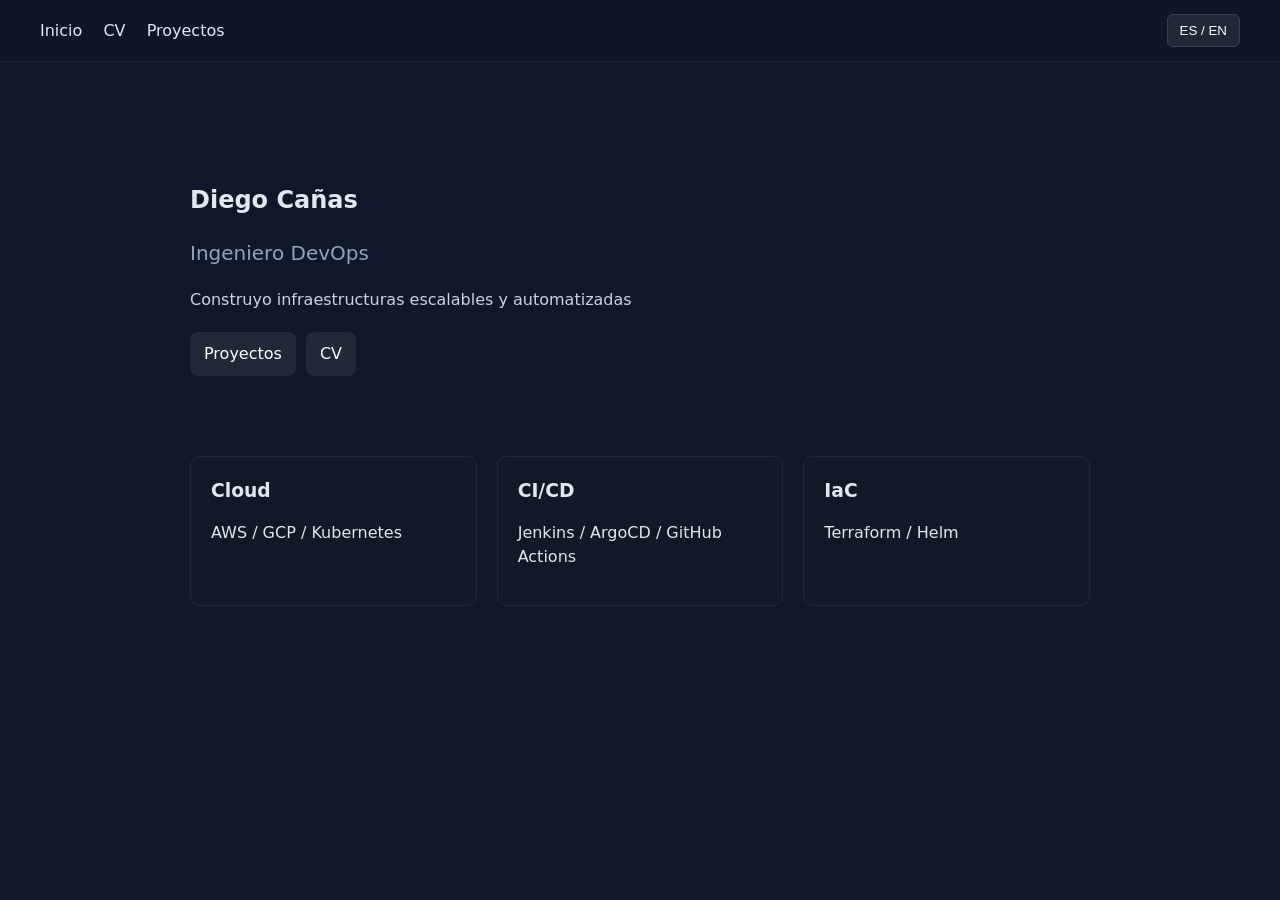
==== index.html @ 13161161 "v1: Cambio de web completa hasta un stage cómodo" ====
<!DOCTYPE html>
<html lang="es">

<head>
  <meta charset="UTF-8" />
  <meta name="viewport" content="width=device-width, initial-scale=1.0" />
  <title>Diego Cañas | DevOps Engineer</title>
  <link rel="stylesheet" href="assets/css/style.css" />
</head>

<body>

  <!-- NAVBAR -->
  <nav class="nav">
    <div class="nav-left">
      <a href="index.html">Inicio</a>
      <a href="cv.html">CV</a>
      <a href="projects.html">Proyectos</a>
    </div>

    <div class="nav-right">
      <button onclick="switchLang()" class="lang-btn">ES / EN</button>
    </div>
  </nav>

  <!-- HERO -->
  <div class="container">

    <section class="hero">

      <h1>Diego Cañas</h1>

      <p class="subtitle" data-i18n="role">
        DevOps Engineer
      </p>

      <p class="description" data-i18n="intro">
        Construyo infraestructuras escalables y automatizadas
      </p>

      <div class="cta">
        <a href="projects.html" data-i18n="projects">Ver Proyectos</a>
        <a href="cv.html" data-i18n="cv">Ver CV</a>
      </div>

    </section>

    <section class="grid">

      <div class="card">
        <h3>Cloud</h3>
        <p>AWS / GCP / Kubernetes</p>
      </div>

      <div class="card">
        <h3>CI/CD</h3>
        <p>Jenkins / ArgoCD / GitHub Actions</p>
      </div>

      <div class="card">
        <h3>IaC</h3>
        <p>Terraform / Helm</p>
      </div>

    </section>

  </div>

  <script src="assets/js/i18n.js"></script>
</body>

</html>
---- assets/css/style.css ----
body {
    margin: 0;
    font-family: system-ui, Arial;
    background: #0f172a;
    color: #e2e8f0;
    line-height: 1.5;
}

/* =========================
   NAVBAR
========================= */
.nav {
    position: sticky;
    top: 0;
    z-index: 1000;

    display: flex;
    justify-content: space-between;
    align-items: center;

    padding: 14px 40px;

    background: rgba(15, 23, 42, 0.75);
    backdrop-filter: blur(12px);

    border-bottom: 1px solid #1f2937;
}

.nav a {
    margin-right: 16px;
    text-decoration: none;
    color: #e2e8f0;
    font-weight: 500;
}

.nav a:hover {
    color: #60a5fa;
}

/* =========================
   LAYOUT
========================= */
.container {
    max-width: 900px;
    margin: auto;
    padding: 60px 20px;
}

/* =========================
   TYPOGRAPHY
========================= */
h1 {
    margin: 0 0 20px 0;
}

h3 {
    margin: 0 0 5px 0;
}

/* =========================
   HERO
========================= */
.hero {
    padding: 60px 0;
}

.subtitle {
    font-size: 20px;
    color: #94a3b8;
}

.description {
    margin-top: 10px;
    color: #cbd5e1;
}

/* CTA */
.cta {
    margin-top: 20px;
    display: flex;
    gap: 10px;
}

.cta a {
    padding: 10px 14px;
    background: #1f2937;
    border-radius: 8px;
    text-decoration: none;
    color: white;
}

.cta a:hover {
    background: #374151;
}

/* =========================
   GRID + CARDS
========================= */
.grid {
    display: grid;
    grid-template-columns: repeat(auto-fit, minmax(250px, 1fr));
    gap: 20px;
    margin-top: 20px;
}

.card {
    background: #111827;
    border: 1px solid #1f2937;
    padding: 20px;
    border-radius: 10px;
    transition: all 0.2s ease;
}

.card:hover {
    transform: translateY(-4px);
    border-color: #60a5fa;
}

.card a {
    color: #60a5fa;
}

/* =========================
   FILTERS
========================= */
.filters {
    margin: 20px 0;
    display: flex;
    gap: 10px;
}

.filters button {
    background: #1f2937;
    border: 1px solid #374151;
    color: white;
    padding: 6px 10px;
    cursor: pointer;
    border-radius: 6px;
}

.filters button:hover {
    background: #374151;
}

/* =========================
   TIMELINE BASE
========================= */
.timeline {
    margin-top: 20px;
    border-left: 2px solid #374151;
    padding-left: 20px;
}

.item {
    margin-bottom: 20px;
    position: relative;
}

.item::before {
    content: "";
    position: absolute;
    left: -11px;
    top: 5px;
    width: 10px;
    height: 10px;
    background: #60a5fa;
    border-radius: 50%;
}

.date {
    font-size: 12px;
    color: #9ca3af;
}

/* =========================
   CV CARDS (NUEVO SISTEMA)
========================= */
.cv-card {
    background: #111827;
    border: 1px solid #1f2937;
    border-radius: 12px;
    padding: 24px;
    margin-bottom: 20px;
}

.cv-header {
    display: flex;
    justify-content: space-between;
    align-items: baseline;
    margin-bottom: 10px;
}

.summary {
    color: #cbd5e1;
    font-size: 14px;
    margin-bottom: 16px;
}

/* GRID LIST (FUNCIONES) */
.grid-list {
    display: grid;
    grid-template-columns: 1fr 1fr;
    gap: 8px;
}

.grid-list div {
    background: #0f172a;
    padding: 8px;
    border-radius: 6px;
    font-size: 13px;
}

/* TAGS (STACK) */
.tags {
    display: flex;
    flex-wrap: wrap;
    gap: 6px;
    margin-top: 10px;
}

.tags span {
    background: #1e293b;
    padding: 4px 8px;
    font-size: 12px;
    border-radius: 999px;
    color: #93c5fd;
}

/* LINKS */
a {
    color: #60a5fa;
    text-decoration: none;
}

a:hover {
    text-decoration: underline;
}

/* LANG BUTTON */
.lang-btn {
    background: #1f2937;
    border: 1px solid #374151;
    color: white;
    padding: 8px 12px;
    cursor: pointer;
    border-radius: 6px;
}
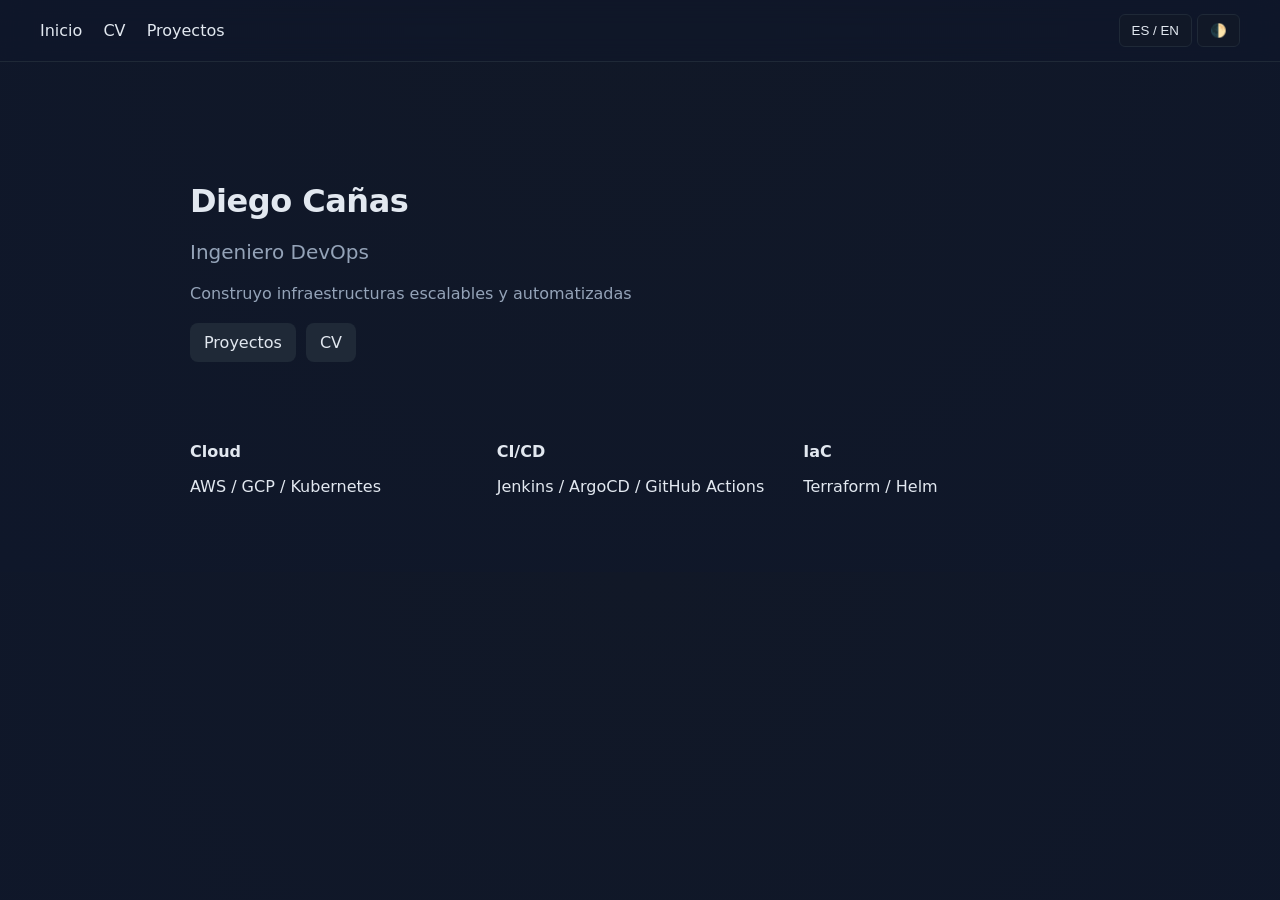
==== commit 09d9598c: "Added dark mode and visual changes to CV" ====
--- a/index.html
+++ b/index.html
@@ -20,6 +20,7 @@
 
     <div class="nav-right">
       <button onclick="switchLang()" class="lang-btn">ES / EN</button>
+      <button onclick="toggleTheme()" class="lang-btn">🌓</button>
     </div>
   </nav>
 
@@ -67,6 +68,7 @@
   </div>
 
   <script src="assets/js/i18n.js"></script>
+  <script src="assets/js/theme.js"></script>
 </body>
 
 </html>
--- a/assets/css/style.css
+++ b/assets/css/style.css
@@ -1,9 +1,42 @@
+/* =========================
+   THEME VARIABLES (DARK DEFAULT)
+========================= */
+:root {
+    --bg: #0f172a;
+    --card: #111827;
+    --text: #e2e8f0;
+    --muted: #94a3b8;
+    --border: #1f2937;
+    --accent: #60a5fa;
+
+    --tag-bg: #1e293b;
+    --tag-text: #93c5fd;
+}
+
+/* LIGHT MODE */
+[data-theme="light"] {
+    --bg: #f8fafc;
+    --card: #ffffff;
+    --text: #0f172a;
+    --muted: #475569;
+    --border: #e2e8f0;
+    --accent: #2563eb;
+
+    --tag-bg: #e2e8f0;
+    --tag-text: #1e3a8a;
+}
+
+/* =========================
+   BASE
+========================= */
 body {
     margin: 0;
     font-family: system-ui, Arial;
-    background: #0f172a;
-    color: #e2e8f0;
-    line-height: 1.5;
+    color: var(--text);
+
+    background: radial-gradient(circle at top,
+            var(--card),
+            var(--bg));
 }
 
 /* =========================
@@ -23,18 +56,18 @@
     background: rgba(15, 23, 42, 0.75);
     backdrop-filter: blur(12px);
 
-    border-bottom: 1px solid #1f2937;
+    border-bottom: 1px solid var(--border);
 }
 
 .nav a {
     margin-right: 16px;
     text-decoration: none;
-    color: #e2e8f0;
+    color: var(--text);
     font-weight: 500;
 }
 
 .nav a:hover {
-    color: #60a5fa;
+    color: var(--accent);
 }
 
 /* =========================
@@ -51,10 +84,25 @@
 ========================= */
 h1 {
     margin: 0 0 20px 0;
+    font-size: 32px;
+    letter-spacing: -0.5px;
+}
+
+h2 {
+    font-size: 20px;
+    color: var(--text);
 }
 
 h3 {
+    font-size: 16px;
     margin: 0 0 5px 0;
+}
+
+.summary {
+    color: var(--muted);
+    font-size: 14px;
+    margin-bottom: 16px;
+    line-height: 1.5;
 }
 
 /* =========================
@@ -66,15 +114,14 @@
 
 .subtitle {
     font-size: 20px;
-    color: #94a3b8;
+    color: var(--muted);
 }
 
 .description {
     margin-top: 10px;
-    color: #cbd5e1;
-}
-
-/* CTA */
+    color: var(--muted);
+}
+
 .cta {
     margin-top: 20px;
     display: flex;
@@ -83,10 +130,10 @@
 
 .cta a {
     padding: 10px 14px;
-    background: #1f2937;
+    background: var(--border);
     border-radius: 8px;
     text-decoration: none;
-    color: white;
+    color: var(--text);
 }
 
 .cta a:hover {
@@ -103,21 +150,21 @@
     margin-top: 20px;
 }
 
-.card {
-    background: #111827;
-    border: 1px solid #1f2937;
-    padding: 20px;
-    border-radius: 10px;
+.cv-card {
+    background: var(--card);
+    border: 1px solid var(--border);
+    border-radius: 12px;
+    padding: 24px;
+    margin-bottom: 20px;
+
+    box-shadow: 0 8px 30px rgba(0, 0, 0, 0.25);
+
     transition: all 0.2s ease;
 }
 
-.card:hover {
-    transform: translateY(-4px);
-    border-color: #60a5fa;
-}
-
-.card a {
-    color: #60a5fa;
+.cv-card:hover {
+    transform: translateY(-2px);
+    border-color: #334155;
 }
 
 /* =========================
@@ -130,9 +177,9 @@
 }
 
 .filters button {
-    background: #1f2937;
-    border: 1px solid #374151;
-    color: white;
+    background: var(--border);
+    border: 1px solid var(--border);
+    color: var(--text);
     padding: 6px 10px;
     cursor: pointer;
     border-radius: 6px;
@@ -143,60 +190,52 @@
 }
 
 /* =========================
-   TIMELINE BASE
+   TIMELINE
 ========================= */
 .timeline {
+    position: relative;
     margin-top: 20px;
-    border-left: 2px solid #374151;
     padding-left: 20px;
+    border-left: 2px solid var(--border);
 }
 
 .item {
-    margin-bottom: 20px;
     position: relative;
+    padding-left: 22px;
+    margin-bottom: 30px;
+    transition: all 0.2s ease;
+}
+
+.item:hover {
+    transform: translateX(3px);
 }
 
 .item::before {
     content: "";
     position: absolute;
-    left: -11px;
-    top: 5px;
-    width: 10px;
-    height: 10px;
-    background: #60a5fa;
+
+    left: -5px;
+    top: 9px;
+
+    width: 6px;
+    height: 6px;
+
+    background: var(--accent);
     border-radius: 50%;
+    border: 2px solid var(--bg);
+
+    box-shadow: 0 0 0 4px rgba(96, 165, 250, 0.1);
 }
 
 .date {
     font-size: 12px;
-    color: #9ca3af;
-}
-
-/* =========================
-   CV CARDS (NUEVO SISTEMA)
-========================= */
-.cv-card {
-    background: #111827;
-    border: 1px solid #1f2937;
-    border-radius: 12px;
-    padding: 24px;
-    margin-bottom: 20px;
-}
-
-.cv-header {
-    display: flex;
-    justify-content: space-between;
-    align-items: baseline;
-    margin-bottom: 10px;
-}
-
-.summary {
-    color: #cbd5e1;
-    font-size: 14px;
-    margin-bottom: 16px;
-}
-
-/* GRID LIST (FUNCIONES) */
+    color: var(--muted);
+    white-space: nowrap;
+}
+
+/* =========================
+   GRID LIST (FUNCIONES)
+========================= */
 .grid-list {
     display: grid;
     grid-template-columns: 1fr 1fr;
@@ -204,44 +243,122 @@
 }
 
 .grid-list div {
-    background: #0f172a;
+    background: var(--bg);
     padding: 8px;
     border-radius: 6px;
     font-size: 13px;
 }
 
-/* TAGS (STACK) */
+/* =========================
+   STACK GRID (CV TECH STACK)
+========================= */
+.stack-grid {
+    display: grid;
+    grid-template-columns: repeat(4, 1fr);
+    gap: 16px;
+    margin-top: 12px;
+}
+
+@media (max-width: 900px) {
+    .stack-grid {
+        grid-template-columns: repeat(2, 1fr);
+    }
+}
+
+@media (max-width: 600px) {
+    .stack-grid {
+        grid-template-columns: 1fr;
+    }
+}
+
+.stack-column {
+    background: var(--bg);
+    border: 1px solid var(--border);
+    padding: 14px;
+    border-radius: 10px;
+
+    transition: all 0.2s ease;
+}
+
+.stack-column:hover {
+    border-color: var(--accent);
+    transform: translateY(-2px);
+}
+
+.stack-column h4 {
+    margin: 0 0 10px 0;
+    color: var(--muted);
+    font-size: 13px;
+}
+
+/* =========================
+   TAGS
+========================= */
 .tags {
     display: flex;
     flex-wrap: wrap;
     gap: 6px;
-    margin-top: 10px;
 }
 
 .tags span {
-    background: #1e293b;
+    background: var(--tag-bg);
+    color: var(--tag-text);
+
     padding: 4px 8px;
     font-size: 12px;
     border-radius: 999px;
-    color: #93c5fd;
-}
-
-/* LINKS */
-a {
-    color: #60a5fa;
-    text-decoration: none;
-}
-
-a:hover {
-    text-decoration: underline;
-}
-
-/* LANG BUTTON */
+
+    border: 1px solid var(--border);
+    transition: all 0.15s ease;
+}
+
+.tags span:hover {
+    background: #25314a;
+    transform: translateY(-1px);
+}
+
+/* =========================
+   BUTTONS
+========================= */
 .lang-btn {
-    background: #1f2937;
-    border: 1px solid #374151;
-    color: white;
+    background: var(--card);
+    border: 1px solid var(--border);
+    color: var(--text);
     padding: 8px 12px;
     cursor: pointer;
     border-radius: 6px;
+    transition: all 0.2s ease;
+}
+
+.lang-btn:hover {
+    border-color: var(--accent);
+    transform: translateY(-1px);
+}
+
+/* =========================
+   LINKS
+========================= */
+a {
+    color: var(--accent);
+    text-decoration: none;
+}
+
+a:hover {
+    text-decoration: underline;
+}
+
+/* =========================
+   BADGE CURRENT
+========================= */
+.badge-current {
+    margin-left: 10px;
+    font-size: 11px;
+
+    padding: 3px 8px;
+    border-radius: 999px;
+
+    background: rgba(96, 165, 250, 0.15);
+    color: var(--accent);
+
+    border: 1px solid rgba(96, 165, 250, 0.3);
 }
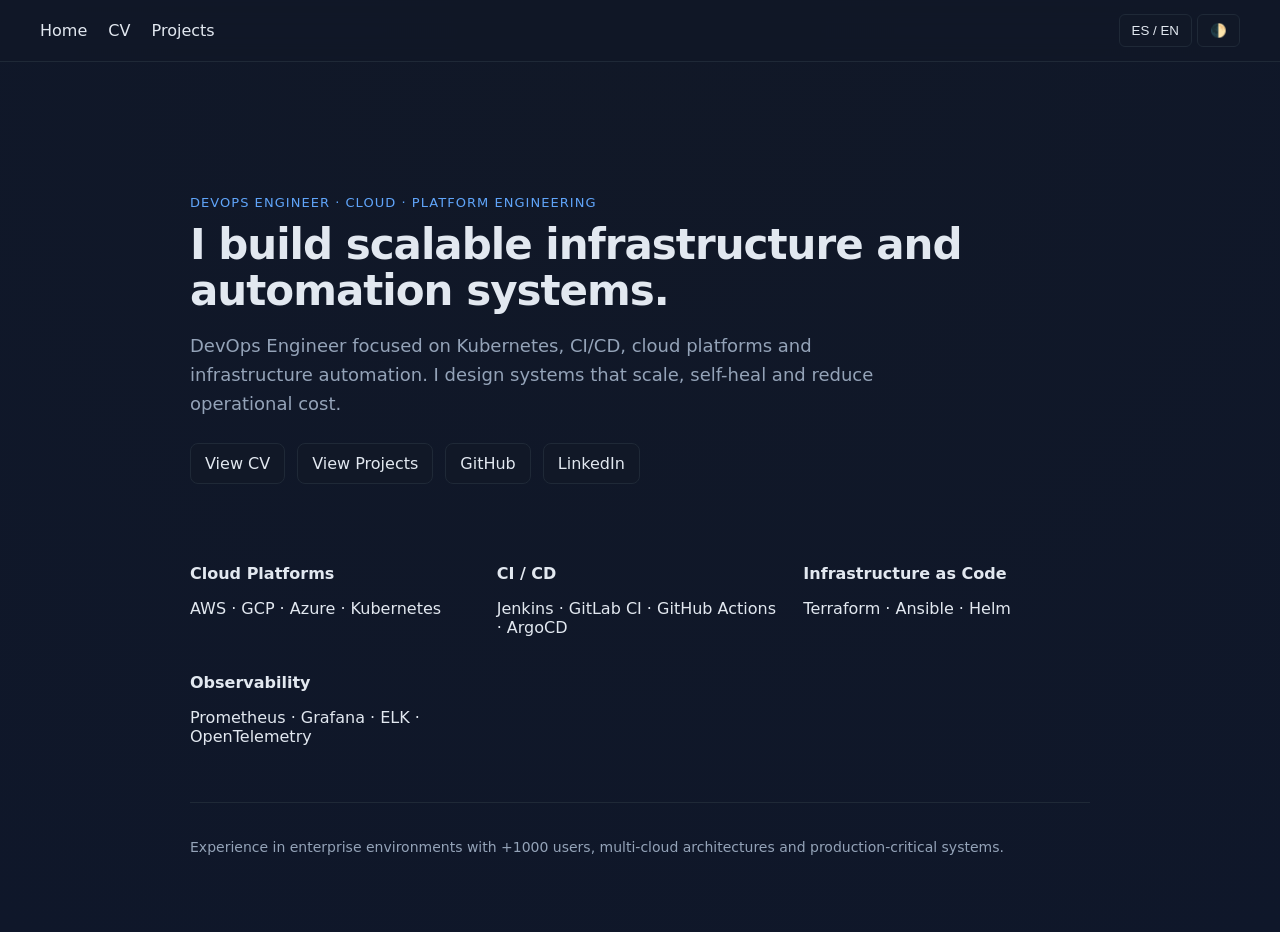
==== commit f510c53c: "Añadios los articulos ejemplo. Previo a correccion con el toggle de idiomas" ====
--- a/index.html
+++ b/index.html
@@ -10,12 +10,12 @@
 
 <body>
 
-  <!-- NAVBAR -->
+  <!-- NAV -->
   <nav class="nav">
     <div class="nav-left">
-      <a href="index.html">Inicio</a>
+      <a href="index.html">Home</a>
       <a href="cv.html">CV</a>
-      <a href="projects.html">Proyectos</a>
+      <a href="projects.html">Projects</a>
     </div>
 
     <div class="nav-right">
@@ -29,39 +29,58 @@
 
     <section class="hero">
 
-      <h1>Diego Cañas</h1>
+      <p class="kicker">DevOps Engineer · Cloud · Platform Engineering</p>
 
-      <p class="subtitle" data-i18n="role">
-        DevOps Engineer
-      </p>
+      <h1 class="headline">
+        I build scalable infrastructure and automation systems.
+      </h1>
 
-      <p class="description" data-i18n="intro">
-        Construyo infraestructuras escalables y automatizadas
+      <p class="subheadline">
+        DevOps Engineer focused on Kubernetes, CI/CD, cloud platforms and infrastructure automation.
+        I design systems that scale, self-heal and reduce operational cost.
       </p>
 
       <div class="cta">
-        <a href="projects.html" data-i18n="projects">Ver Proyectos</a>
-        <a href="cv.html" data-i18n="cv">Ver CV</a>
+        <a href="cv.html">View CV</a>
+        <a href="projects.html">View Projects</a>
+        <a href="https://github.com/" target="_blank">GitHub</a>
+        <a href="https://linkedin.com/" target="_blank">LinkedIn</a>
       </div>
 
     </section>
 
+    <!-- VALUE BLOCKS -->
     <section class="grid">
 
       <div class="card">
-        <h3>Cloud</h3>
-        <p>AWS / GCP / Kubernetes</p>
+        <h3>Cloud Platforms</h3>
+        <p>AWS · GCP · Azure · Kubernetes</p>
       </div>
 
       <div class="card">
-        <h3>CI/CD</h3>
-        <p>Jenkins / ArgoCD / GitHub Actions</p>
+        <h3>CI / CD</h3>
+        <p>Jenkins · GitLab CI · GitHub Actions · ArgoCD</p>
       </div>
 
       <div class="card">
-        <h3>IaC</h3>
-        <p>Terraform / Helm</p>
+        <h3>Infrastructure as Code</h3>
+        <p>Terraform · Ansible · Helm</p>
       </div>
+
+      <div class="card">
+        <h3>Observability</h3>
+        <p>Prometheus · Grafana · ELK · OpenTelemetry</p>
+      </div>
+
+    </section>
+
+    <!-- SMALL TRUST SECTION -->
+    <section class="mini-section">
+
+      <p class="muted">
+        Experience in enterprise environments with +1000 users, multi-cloud architectures and production-critical
+        systems.
+      </p>
 
     </section>
 
@@ -69,6 +88,7 @@
 
   <script src="assets/js/i18n.js"></script>
   <script src="assets/js/theme.js"></script>
+
 </body>
 
 </html>
--- a/assets/css/style.css
+++ b/assets/css/style.css
@@ -53,9 +53,8 @@
 
     padding: 14px 40px;
 
-    background: rgba(15, 23, 42, 0.75);
+    background: color-mix(in srgb, var(--card) 85%, transparent);
     backdrop-filter: blur(12px);
-
     border-bottom: 1px solid var(--border);
 }
 
@@ -123,21 +122,23 @@
 }
 
 .cta {
-    margin-top: 20px;
+    margin-top: 24px;
     display: flex;
-    gap: 10px;
+    gap: 12px;
+    flex-wrap: wrap;
 }
 
 .cta a {
     padding: 10px 14px;
-    background: var(--border);
     border-radius: 8px;
-    text-decoration: none;
+    background: var(--card);
+    border: 1px solid var(--border);
     color: var(--text);
 }
 
 .cta a:hover {
-    background: #374151;
+    border-color: var(--accent);
+    transform: translateY(-1px);
 }
 
 /* =========================
@@ -361,4 +362,257 @@
     color: var(--accent);
 
     border: 1px solid rgba(96, 165, 250, 0.3);
+}
+
+.kicker {
+    color: var(--accent);
+    font-size: 13px;
+    letter-spacing: 0.08em;
+    text-transform: uppercase;
+    margin-bottom: 12px;
+}
+
+.headline {
+    font-size: 42px;
+    line-height: 1.1;
+    margin: 0 0 16px 0;
+    letter-spacing: -1px;
+}
+
+.subheadline {
+    font-size: 18px;
+    color: var(--muted);
+    max-width: 700px;
+    line-height: 1.6;
+}
+
+.mini-section {
+    margin-top: 40px;
+    padding-top: 20px;
+    border-top: 1px solid var(--border);
+}
+
+.muted {
+    color: var(--muted);
+    font-size: 14px;
+    line-height: 1.5;
+}
+
+.article-grid {
+    display: grid;
+    grid-template-columns: 1fr;
+    gap: 20px;
+    margin-top: 20px;
+}
+
+.article {
+    padding: 20px;
+    border-radius: 12px;
+
+    background: var(--card);
+    border: 1px solid var(--border);
+
+    transition: all 0.2s ease;
+}
+
+.article:hover {
+    transform: translateY(-2px);
+    border-color: var(--accent);
+}
+
+.meta {
+    font-size: 12px;
+    color: var(--muted);
+    margin-bottom: 10px;
+}
+
+.excerpt {
+    color: var(--muted);
+    font-size: 14px;
+    line-height: 1.6;
+}
+
+.read-more {
+    display: inline-block;
+    margin-top: 10px;
+
+    color: var(--accent);
+    font-size: 14px;
+}
+
+.read-more:hover {
+    text-decoration: underline;
+}
+
+.article-full {
+    max-width: 800px;
+    margin: auto;
+}
+
+.article-full h1 {
+    font-size: 34px;
+    margin-bottom: 10px;
+}
+
+.article-full h2 {
+    margin-top: 24px;
+    font-size: 20px;
+}
+
+.article-full p,
+.article-full li {
+    color: var(--muted);
+    line-height: 1.7;
+}
+
+.article-full ul {
+    padding-left: 18px;
+}
+
+.doc-layout {
+    display: flex;
+    min-height: 100vh;
+}
+
+.sidebar {
+    width: 260px;
+    padding: 20px;
+
+    background: var(--card);
+    border-right: 1px solid var(--border);
+
+    position: sticky;
+    top: 0;
+    height: 100vh;
+}
+
+.sidebar-title {
+    font-weight: bold;
+    margin-bottom: 20px;
+    color: var(--text);
+}
+
+.sidebar a {
+    display: block;
+    margin: 8px 0;
+    font-size: 14px;
+    color: var(--muted);
+}
+
+.sidebar a:hover {
+    color: var(--accent);
+}
+
+.doc-content {
+    flex: 1;
+    padding: 40px;
+}
+
+.toc {
+    margin: 20px 0;
+    padding: 12px;
+
+    border: 1px solid var(--border);
+    border-radius: 10px;
+
+    background: var(--card);
+}
+
+.toc a {
+    display: block;
+    font-size: 13px;
+    margin: 6px 0;
+    color: var(--muted);
+}
+
+.toc a:hover {
+    color: var(--accent);
+}
+
+@media (max-width: 900px) {
+    .doc-layout {
+        flex-direction: column;
+    }
+
+    .sidebar {
+        width: 100%;
+        height: auto;
+        position: relative;
+    }
+
+    .doc-content {
+        padding: 20px;
+    }
+}
+
+/* =========================
+   SIDEBAR COLLAPSE SYSTEM
+========================= */
+
+.doc-layout {
+    display: flex;
+    min-height: 100vh;
+}
+
+/* estado normal */
+.sidebar {
+    width: 260px;
+    transition: all 0.25s ease;
+}
+
+/* estado oculto */
+.sidebar.hidden {
+    width: 0;
+    padding: 0;
+    overflow: hidden;
+    border: none;
+}
+
+/* contenido se adapta */
+.doc-content {
+    flex: 1;
+    transition: all 0.25s ease;
+}
+
+.sidebar-header {
+    display: flex;
+    justify-content: space-between;
+    align-items: center;
+
+    margin-bottom: 20px;
+}
+
+.sidebar-toggle-inline {
+    background: transparent;
+    border: 1px solid var(--border);
+    color: var(--text);
+
+    padding: 4px 8px;
+    border-radius: 6px;
+
+    cursor: pointer;
+}
+
+.sidebar-toggle-inline:hover {
+    border-color: var(--accent);
+}
+
+.sidebar-toggle {
+    position: fixed;
+    top: 14px;
+    left: 14px;
+    z-index: 2000;
+
+    background: var(--card);
+    border: 1px solid var(--border);
+    color: var(--text);
+
+    padding: 6px 10px;
+    border-radius: 8px;
+
+    cursor: pointer;
+}
+
+.sidebar-toggle:hover {
+    border-color: var(--accent);
 }
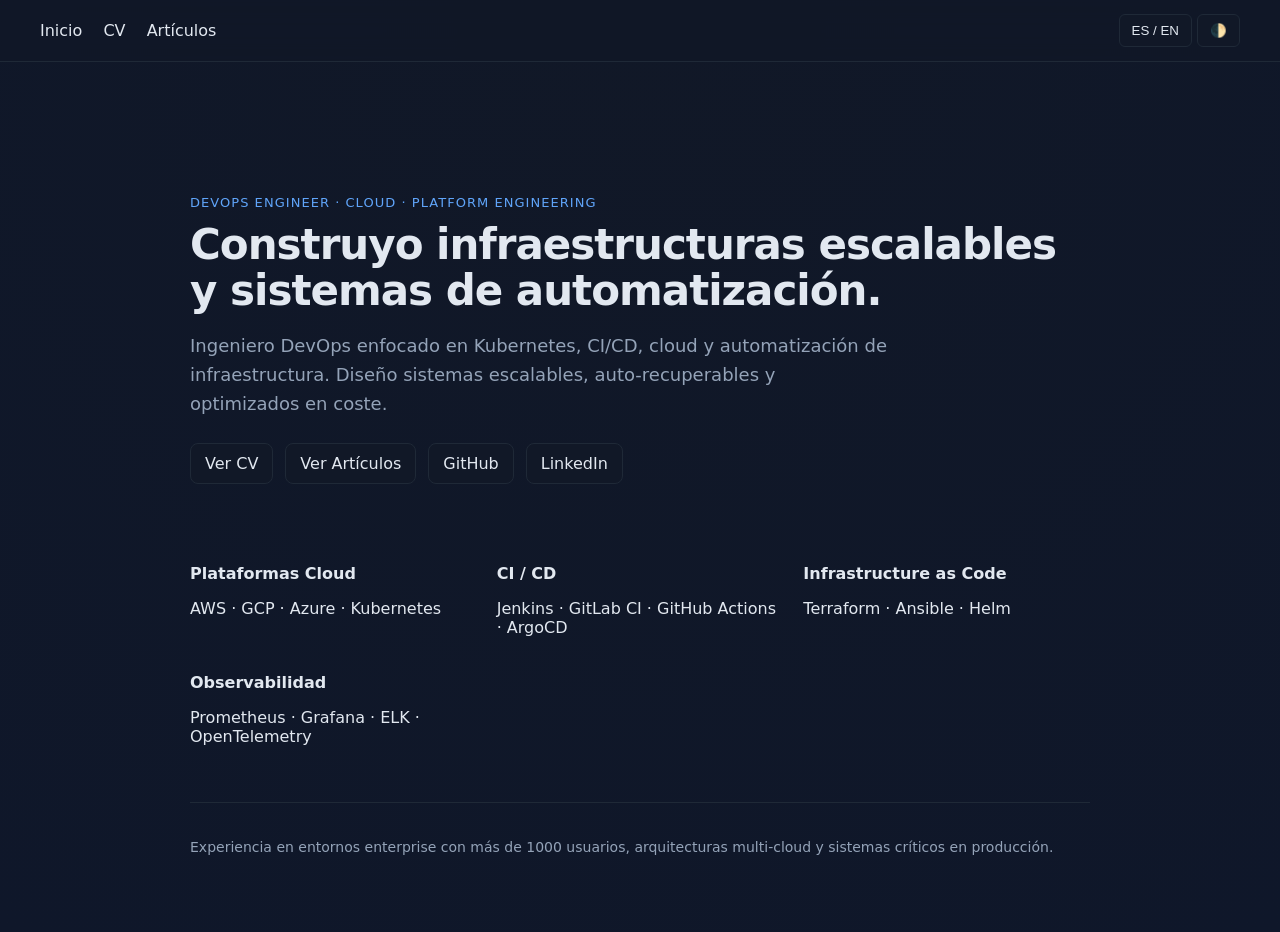
==== commit ddc1e6db: "Corregido el toggle del idioma tanto en home como en resume" ====
--- a/index.html
+++ b/index.html
@@ -13,9 +13,9 @@
   <!-- NAV -->
   <nav class="nav">
     <div class="nav-left">
-      <a href="index.html">Home</a>
-      <a href="cv.html">CV</a>
-      <a href="projects.html">Projects</a>
+      <a href="index.html" data-i18n="home">Inicio</a>
+      <a href="cv.html" data-i18n="cv">CV</a>
+      <a href="projects.html" data-i18n="projects">Artículos</a>
     </div>
 
     <div class="nav-right">
@@ -24,25 +24,27 @@
     </div>
   </nav>
 
-  <!-- HERO -->
   <div class="container">
 
+    <!-- HERO -->
     <section class="hero">
 
-      <p class="kicker">DevOps Engineer · Cloud · Platform Engineering</p>
+      <p class="kicker" data-i18n="kicker">
+        DevOps Engineer · Cloud · Platform Engineering
+      </p>
 
-      <h1 class="headline">
-        I build scalable infrastructure and automation systems.
+      <h1 class="headline" data-i18n="headline">
+        Construyo infraestructuras escalables y sistemas de automatización.
       </h1>
 
-      <p class="subheadline">
-        DevOps Engineer focused on Kubernetes, CI/CD, cloud platforms and infrastructure automation.
-        I design systems that scale, self-heal and reduce operational cost.
+      <p class="subheadline" data-i18n="subheadline">
+        Ingeniero DevOps enfocado en Kubernetes, CI/CD, cloud y automatización de infraestructura.
+        Diseño sistemas escalables, auto-recuperables y optimizados en coste.
       </p>
 
       <div class="cta">
-        <a href="cv.html">View CV</a>
-        <a href="projects.html">View Projects</a>
+        <a href="cv.html" data-i18n="view_cv">Ver CV</a>
+        <a href="projects.html" data-i18n="view_projects">Ver Proyectos</a>
         <a href="https://github.com/" target="_blank">GitHub</a>
         <a href="https://linkedin.com/" target="_blank">LinkedIn</a>
       </div>
@@ -53,33 +55,33 @@
     <section class="grid">
 
       <div class="card">
-        <h3>Cloud Platforms</h3>
+        <h3 data-i18n="cloud_title">Plataformas Cloud</h3>
         <p>AWS · GCP · Azure · Kubernetes</p>
       </div>
 
       <div class="card">
-        <h3>CI / CD</h3>
+        <h3 data-i18n="cicd_title">CI / CD</h3>
         <p>Jenkins · GitLab CI · GitHub Actions · ArgoCD</p>
       </div>
 
       <div class="card">
-        <h3>Infrastructure as Code</h3>
+        <h3 data-i18n="iac_title">Infrastructure as Code</h3>
         <p>Terraform · Ansible · Helm</p>
       </div>
 
       <div class="card">
-        <h3>Observability</h3>
+        <h3 data-i18n="obs_title">Observabilidad</h3>
         <p>Prometheus · Grafana · ELK · OpenTelemetry</p>
       </div>
 
     </section>
 
-    <!-- SMALL TRUST SECTION -->
+    <!-- TRUST -->
     <section class="mini-section">
 
-      <p class="muted">
-        Experience in enterprise environments with +1000 users, multi-cloud architectures and production-critical
-        systems.
+      <p class="muted" data-i18n="trust_text">
+        Experiencia en entornos enterprise con más de 1000 usuarios, arquitecturas multi-cloud y sistemas críticos en
+        producción.
       </p>
 
     </section>
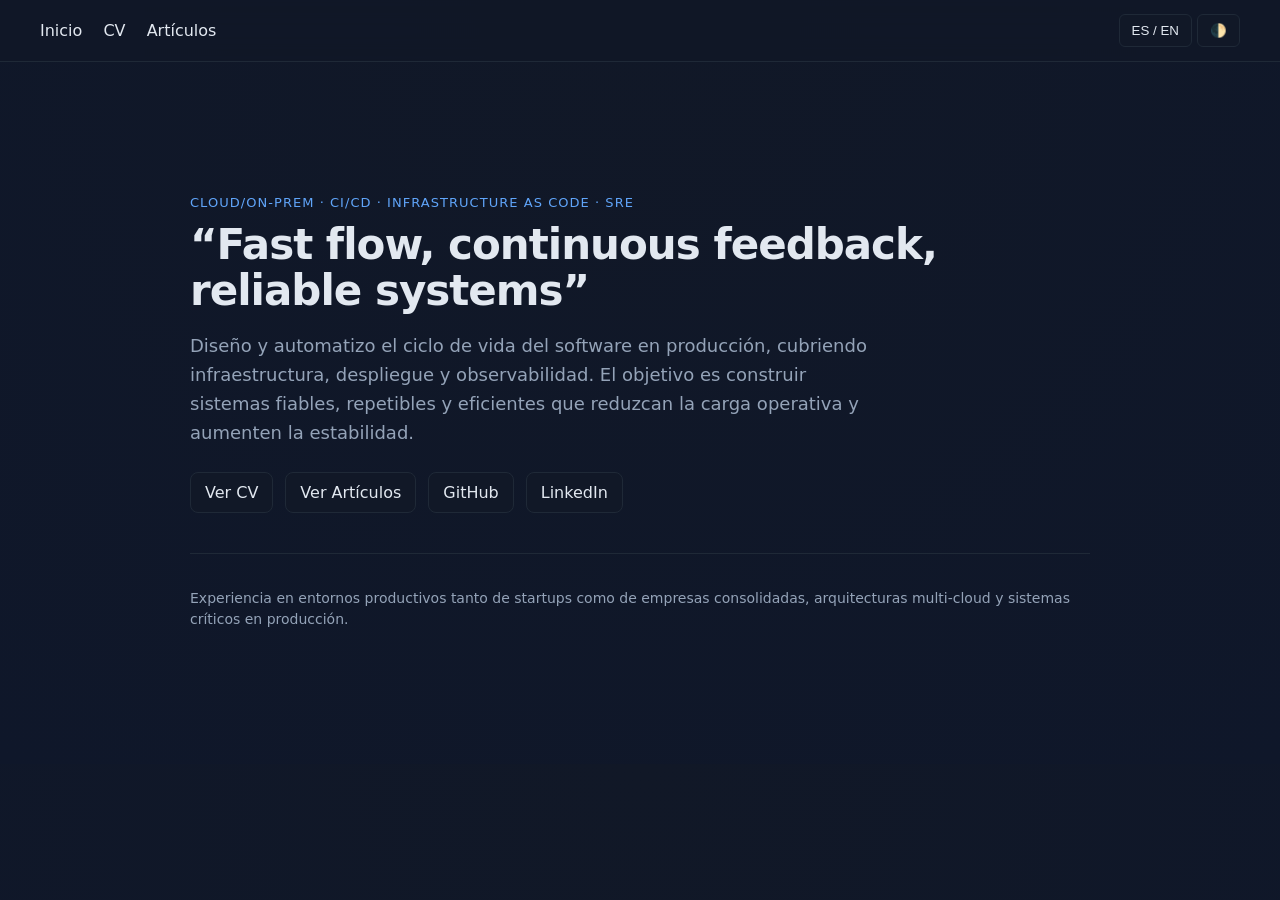
==== commit 0cd88b29: "Correccion del home para que se vea mas limpio" ====
--- a/index.html
+++ b/index.html
@@ -30,61 +30,36 @@
     <section class="hero">
 
       <p class="kicker" data-i18n="kicker">
-        DevOps Engineer · Cloud · Platform Engineering
+        Cloud/On-Prem · CI/CD · Infrastructure as Code · SRE
       </p>
 
       <h1 class="headline" data-i18n="headline">
-        Construyo infraestructuras escalables y sistemas de automatización.
+        “Fast flow, continuous feedback, reliable systems”
       </h1>
 
       <p class="subheadline" data-i18n="subheadline">
-        Ingeniero DevOps enfocado en Kubernetes, CI/CD, cloud y automatización de infraestructura.
-        Diseño sistemas escalables, auto-recuperables y optimizados en coste.
+        Diseño y automatizo el ciclo de vida del software en producción, cubriendo infraestructura, despliegue y
+        observabilidad. El objetivo es construir sistemas fiables, repetibles y eficientes que reduzcan la carga
+        operativa y aumenten la estabilidad.
       </p>
 
       <div class="cta">
         <a href="cv.html" data-i18n="view_cv">Ver CV</a>
         <a href="projects.html" data-i18n="view_projects">Ver Proyectos</a>
-        <a href="https://github.com/" target="_blank">GitHub</a>
-        <a href="https://linkedin.com/" target="_blank">LinkedIn</a>
+        <a href="https://github.com/DiegoCanas" target="_blank">GitHub</a>
+        <a href="https://www.linkedin.com/in/diego-cañas-cameros-0142b8188" target="_blank">LinkedIn</a>
       </div>
 
-    </section>
+      <!-- TRUST -->
+      <section class="mini-section">
 
-    <!-- VALUE BLOCKS -->
-    <section class="grid">
+        <p class="muted" data-i18n="trust_text">
+          Experiencia en entornos productivos tanto de startups como de empresas consolidadas, arquitecturas multi-cloud
+          y sistemas críticos en
+          producción.
+        </p>
 
-      <div class="card">
-        <h3 data-i18n="cloud_title">Plataformas Cloud</h3>
-        <p>AWS · GCP · Azure · Kubernetes</p>
-      </div>
-
-      <div class="card">
-        <h3 data-i18n="cicd_title">CI / CD</h3>
-        <p>Jenkins · GitLab CI · GitHub Actions · ArgoCD</p>
-      </div>
-
-      <div class="card">
-        <h3 data-i18n="iac_title">Infrastructure as Code</h3>
-        <p>Terraform · Ansible · Helm</p>
-      </div>
-
-      <div class="card">
-        <h3 data-i18n="obs_title">Observabilidad</h3>
-        <p>Prometheus · Grafana · ELK · OpenTelemetry</p>
-      </div>
-
-    </section>
-
-    <!-- TRUST -->
-    <section class="mini-section">
-
-      <p class="muted" data-i18n="trust_text">
-        Experiencia en entornos enterprise con más de 1000 usuarios, arquitecturas multi-cloud y sistemas críticos en
-        producción.
-      </p>
-
-    </section>
+      </section>
 
   </div>
 
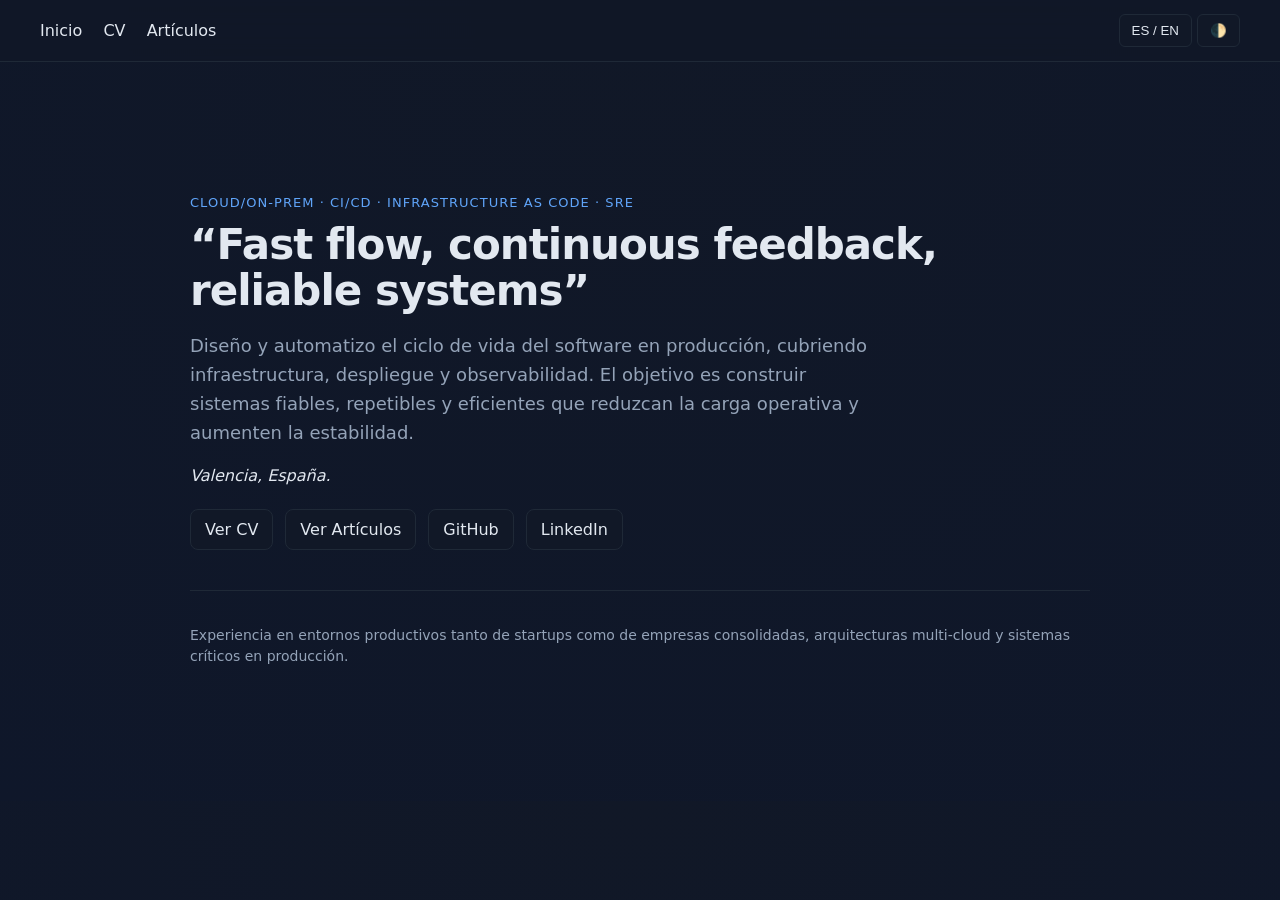
==== commit 882abd52: "Añadimos la localizacion" ====
--- a/index.html
+++ b/index.html
@@ -42,6 +42,9 @@
         observabilidad. El objetivo es construir sistemas fiables, repetibles y eficientes que reduzcan la carga
         operativa y aumenten la estabilidad.
       </p>
+      <p class="location">
+        <em data-i18n="location"></em>
+      </p>
 
       <div class="cta">
         <a href="cv.html" data-i18n="view_cv">Ver CV</a>
